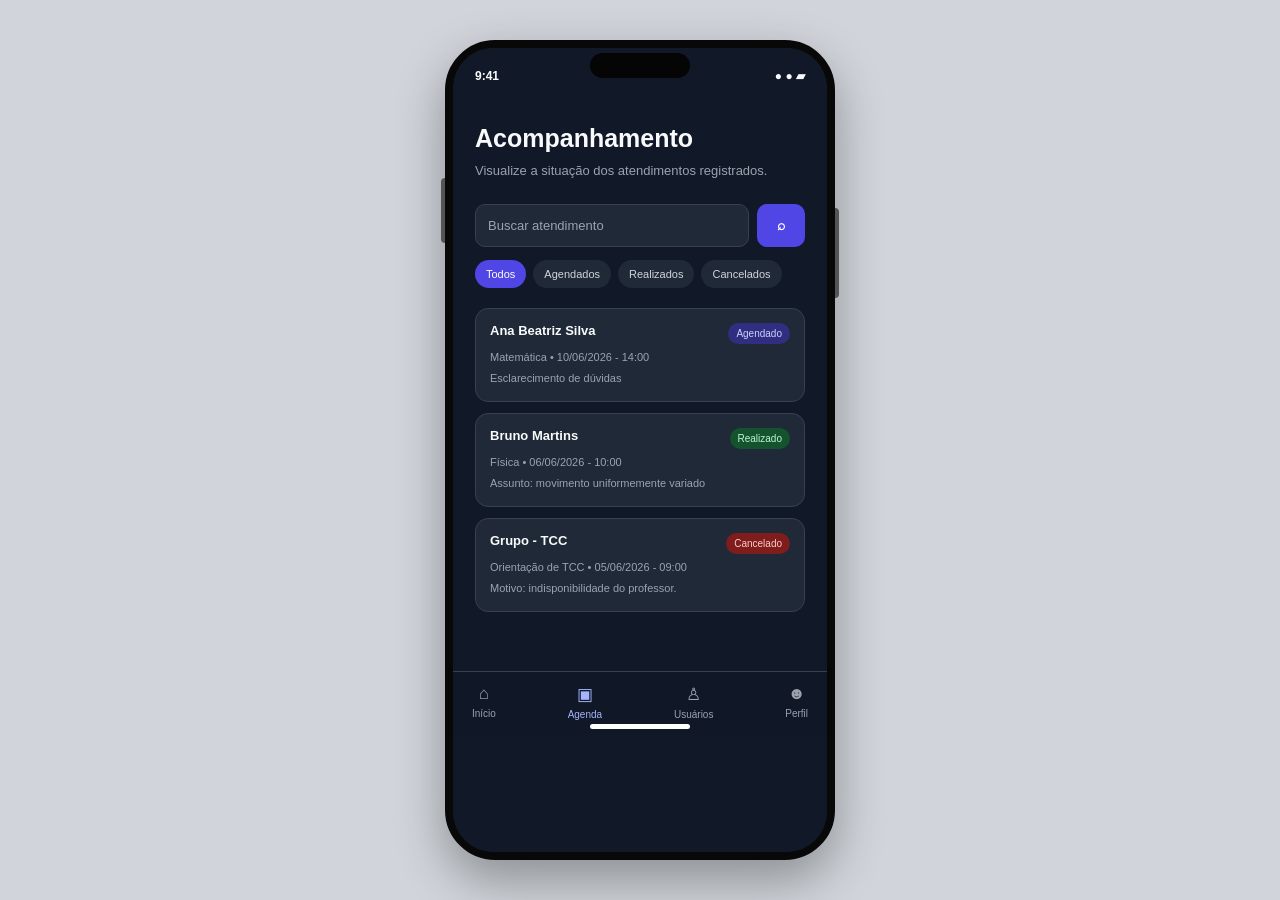
==== Aplicativo/acompanhamento.html @ 473f2ca9 "Commit initial" ====
<!doctype html>
<html lang="pt-BR">
  <head>
    <meta charset="UTF-8" />
    <meta name="viewport" content="width=device-width, initial-scale=1.0" />
    <title>Acompanhamento</title>
    <link rel="stylesheet" href="style.css" />
  </head>
  <body>
    <div class="phone">
      <div class="side-button left"></div>
      <div class="side-button right"></div>
      <div class="screen">
        <div class="status-bar">
          <span>9:41</span>
          <div class="notch"></div>
          <span>● ● ▰</span>
        </div>
        <main class="page-container">
          <header class="page-header">
            <h1>Acompanhamento</h1>
            <p class="subtitle">
              Visualize a situação dos atendimentos registrados.
            </p>
          </header>
          <div class="search-row">
            <input type="search" placeholder="Buscar atendimento" /><button>
              ⌕
            </button>
          </div>
          <div class="tabs">
            <span class="tab active">Todos</span
            ><span class="tab">Agendados</span
            ><span class="tab">Realizados</span
            ><span class="tab">Cancelados</span>
          </div>
          <div class="card">
            <div class="card-top">
              <strong>Ana Beatriz Silva</strong
              ><span class="badge">Agendado</span>
            </div>
            <p>Matemática • 10/06/2026 - 14:00</p>
            <p>Esclarecimento de dúvidas</p>
          </div>
          <div class="card">
            <div class="card-top">
              <strong>Bruno Martins</strong
              ><span class="badge green">Realizado</span>
            </div>
            <p>Física • 06/06/2026 - 10:00</p>
            <p>Assunto: movimento uniformemente variado</p>
          </div>
          <div class="card">
            <div class="card-top">
              <strong>Grupo - TCC</strong
              ><span class="badge red">Cancelado</span>
            </div>
            <p>Orientação de TCC • 05/06/2026 - 09:00</p>
            <p>Motivo: indisponibilidade do professor.</p>
          </div>
        </main>
        <nav class="bottom-nav">
          <a class="" href="inicio_professor.html"><span>⌂</span>Início</a
          ><a class="active" href="consulta_atendimentos.html"
            ><span>▣</span>Agenda</a
          ><a class="" href="consulta_usuarios.html"><span>♙</span>Usuários</a
          ><a class="" href="cadastro_usuario.html"><span>☻</span>Perfil</a>
        </nav>
        <div class="home-indicator"></div>
      </div>
    </div>
  </body>
</html>
---- Aplicativo/style.css ----
* {
  margin: 0;
  padding: 0;
  box-sizing: border-box;
}
:root {
  --bg: #111827;
  --surface: #1f2937;
  --surface2: #273449;
  --border: #374151;
  --text: #f9fafb;
  --muted: #9ca3af;
  --primary: #4f46e5;
  --hover: #4338ca;
  --accent: #818cf8;
  --danger: #ef4444;
}
body {
  min-height: 100vh;
  background: #d1d5db;
  display: flex;
  align-items: center;
  justify-content: center;
  font-family: Arial, sans-serif;
  padding: 30px;
  color: var(--text);
}
.phone {
  width: 390px;
  height: 820px;
  background: #080808;
  border: 8px solid #080808;
  border-radius: 50px;
  position: relative;
  box-shadow:
    0 20px 50px #0005,
    inset 0 0 0 2px #444;
}
.screen {
  width: 100%;
  height: 100%;
  background: var(--bg);
  border-radius: 40px;
  overflow-y: auto;
  overflow-x: hidden;
  position: relative;
  scrollbar-width: none;
}
.screen::-webkit-scrollbar {
  display: none;
}
.side-button {
  position: absolute;
  width: 4px;
  background: #555;
  z-index: 5;
}
.side-button.left {
  left: -12px;
  top: 130px;
  height: 65px;
  border-radius: 5px 0 0 5px;
}
.side-button.right {
  right: -12px;
  top: 160px;
  height: 90px;
  border-radius: 0 5px 5px 0;
}
.status-bar {
  height: 55px;
  padding: 15px 22px;
  display: flex;
  justify-content: space-between;
  align-items: center;
  font-size: 12px;
  font-weight: bold;
  position: relative;
}
.notch {
  position: absolute;
  width: 100px;
  height: 25px;
  background: #050505;
  border-radius: 20px;
  top: 5px;
  left: 50%;
  transform: translateX(-50%);
}
.page-container {
  padding: 20px 22px 28px;
}
.page-header {
  margin-bottom: 23px;
}
.back-link {
  display: inline-block;
  color: var(--accent);
  margin-bottom: 18px;
  font-size: 13px;
}
h1 {
  font-size: 25px;
  line-height: 1.2;
  margin-bottom: 8px;
}
h2 {
  font-size: 17px;
  margin: 22px 0 12px;
}
h3 {
  font-size: 14px;
  margin-bottom: 7px;
}
.subtitle {
  color: var(--muted);
  font-size: 13px;
  line-height: 1.5;
}
.logo {
  width: 58px;
  height: 58px;
  background: var(--primary);
  border-radius: 18px;
  display: flex;
  align-items: center;
  justify-content: center;
  font-size: 29px;
  margin-bottom: 25px;
}
.form {
  display: flex;
  flex-direction: column;
  gap: 15px;
}
.input-group {
  display: flex;
  flex-direction: column;
  gap: 7px;
}
.input-group label,
.field-label {
  font-size: 12px;
  color: #e5e7eb;
  font-weight: 600;
}
input,
select,
textarea {
  width: 100%;
  padding: 13px 12px;
  background: var(--surface);
  border: 1px solid var(--border);
  border-radius: 10px;
  color: var(--text);
  font: 13px Arial;
  outline: none;
}
input::placeholder,
textarea::placeholder {
  color: #9ca3af;
}
input:focus,
select:focus,
textarea:focus {
  border-color: var(--accent);
}
textarea {
  min-height: 82px;
  resize: vertical;
}
.radio-row,
.check-row {
  display: flex;
  flex-wrap: wrap;
  gap: 13px;
  font-size: 12px;
  color: #d1d5db;
}
.radio-row label,
.check-row label {
  display: flex;
  align-items: center;
  gap: 6px;
}
.radio-row input,
.check-row input {
  width: auto;
  accent-color: var(--primary);
}
button,
.button {
  display: inline-flex;
  justify-content: center;
  align-items: center;
  gap: 7px;
  width: 100%;
  padding: 14px;
  background: var(--primary);
  color: white;
  border: 0;
  border-radius: 10px;
  font-size: 14px;
  font-weight: bold;
  text-decoration: none;
  cursor: pointer;
}
button:hover,
.button:hover {
  background: var(--hover);
}
.secondary {
  background: var(--surface2) !important;
  border: 1px solid var(--border);
}
.danger {
  background: var(--danger) !important;
}
.outline {
  background: transparent !important;
  border: 1px solid var(--primary);
  color: #c7d2fe;
}
.small {
  width: auto;
  padding: 8px 11px;
  font-size: 11px;
}
.button-row {
  display: flex;
  gap: 9px;
}
.button-row > * {
  flex: 1;
}
a {
  color: var(--accent);
  text-decoration: none;
}
.text-link {
  font-size: 12px;
  text-align: center;
}
.card {
  background: var(--surface);
  border: 1px solid var(--border);
  border-radius: 13px;
  padding: 14px;
  margin-bottom: 11px;
}
.card-top {
  display: flex;
  justify-content: space-between;
  align-items: flex-start;
  gap: 10px;
}
.card p {
  color: var(--muted);
  font-size: 11px;
  line-height: 1.5;
  margin-top: 5px;
}
.card strong {
  font-size: 13px;
}
.badge {
  display: inline-block;
  padding: 5px 8px;
  border-radius: 20px;
  background: #312e81;
  color: #c7d2fe;
  font-size: 10px;
  white-space: nowrap;
}
.green {
  background: #14532d;
  color: #bbf7d0;
}
.yellow {
  background: #78350f;
  color: #fde68a;
}
.red {
  background: #7f1d1d;
  color: #fecaca;
}
.search-row {
  display: flex;
  gap: 8px;
  margin-bottom: 13px;
}
.search-row input {
  flex: 1;
  min-width: 0;
}
.search-row button {
  width: 48px;
  flex: 0 0 48px;
  padding: 10px;
}
.tabs {
  display: flex;
  gap: 7px;
  overflow-x: auto;
  margin-bottom: 17px;
  padding-bottom: 3px;
}
.tab {
  padding: 8px 11px;
  border-radius: 20px;
  background: var(--surface);
  color: #d1d5db;
  font-size: 11px;
  white-space: nowrap;
}
.tab.active {
  background: var(--primary);
  color: white;
}
.info-box {
  padding: 12px;
  background: #312e81;
  border: 1px solid #4338ca;
  border-radius: 10px;
  color: #e0e7ff;
  font-size: 11px;
  line-height: 1.5;
  margin-bottom: 16px;
}
.warning-box {
  background: #422006;
  border-color: #92400e;
  color: #fde68a;
}
.stat-grid {
  display: grid;
  grid-template-columns: 1fr 1fr;
  gap: 10px;
}
.stat {
  background: var(--surface);
  border: 1px solid var(--border);
  padding: 13px;
  border-radius: 12px;
}
.stat strong {
  display: block;
  font-size: 22px;
  margin-bottom: 4px;
}
.stat span {
  color: var(--muted);
  font-size: 10px;
}
.bottom-nav {
  position: sticky;
  bottom: 0;
  display: flex;
  justify-content: space-around;
  padding: 12px 5px 15px;
  background: #111827f7;
  border-top: 1px solid var(--border);
  margin: 20px -22px -28px;
}
.bottom-nav a {
  color: var(--muted);
  font-size: 10px;
  text-align: center;
}
.bottom-nav a.active {
  color: #a5b4fc;
}
.bottom-nav span {
  display: block;
  font-size: 17px;
  margin-bottom: 4px;
}
.home-indicator {
  position: sticky;
  bottom: 7px;
  width: 100px;
  height: 5px;
  background: white;
  border-radius: 10px;
  margin: 17px auto 7px;
}
@media (max-width: 430px) {
  body {
    padding: 0;
    background: var(--bg);
  }
  .phone {
    width: 100%;
    height: 100vh;
    border: 0;
    border-radius: 0;
    box-shadow: none;
  }
  .screen {
    border-radius: 0;
  }
  .side-button,
  .notch {
    display: none;
  }
}
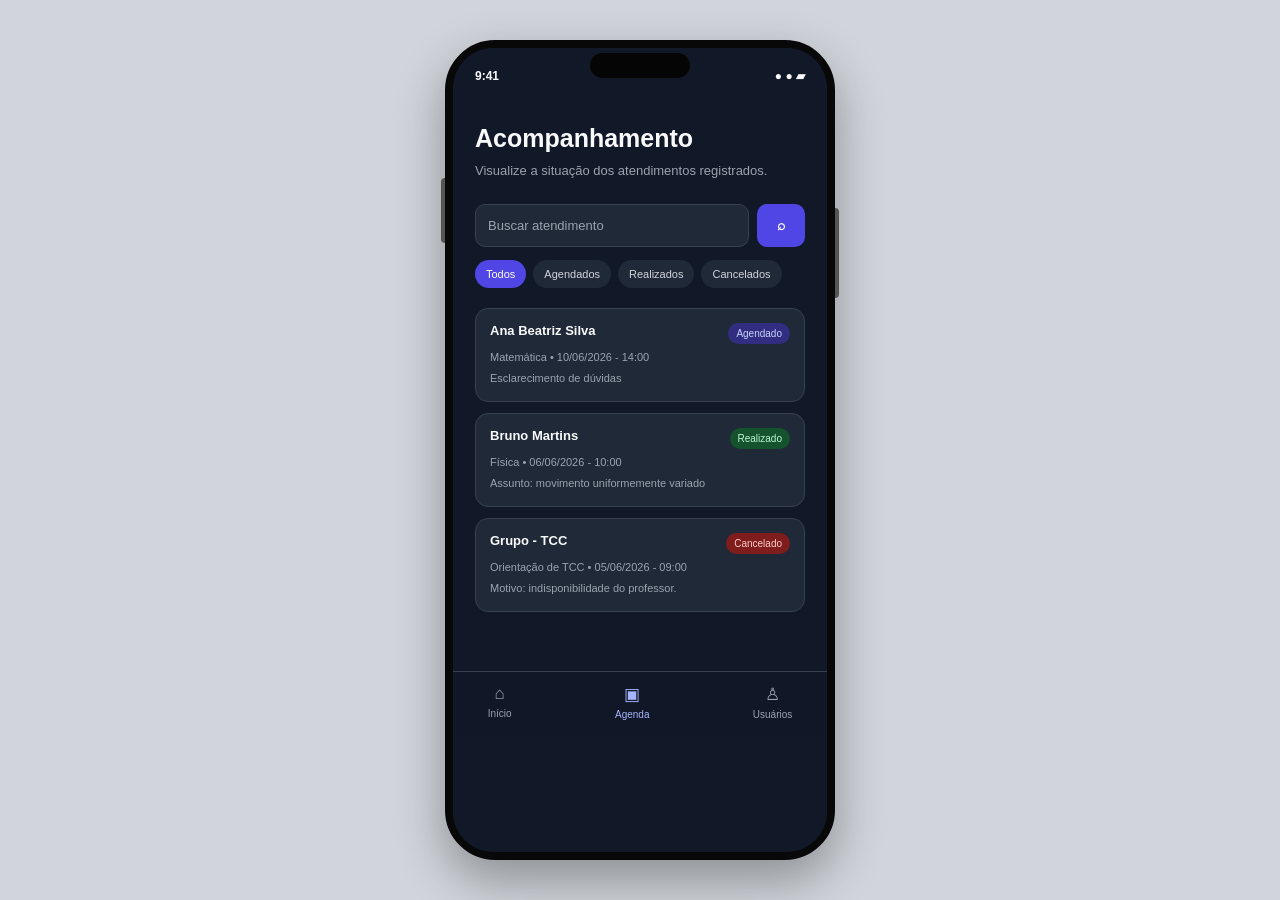
==== commit b9e06b24: "Melhorando funcionalidades" ====
--- a/Aplicativo/acompanhamento.html
+++ b/Aplicativo/acompanhamento.html
@@ -63,10 +63,8 @@
           <a class="" href="inicio_professor.html"><span>⌂</span>Início</a
           ><a class="active" href="consulta_atendimentos.html"
             ><span>▣</span>Agenda</a
-          ><a class="" href="consulta_usuarios.html"><span>♙</span>Usuários</a
-          ><a class="" href="cadastro_usuario.html"><span>☻</span>Perfil</a>
+          ><a class="" href="consulta_usuarios.html"><span>♙</span>Usuários</a>
         </nav>
-        <div class="home-indicator"></div>
       </div>
     </div>
   </body>
--- a/Aplicativo/style.css
+++ b/Aplicativo/style.css
@@ -375,15 +375,7 @@
   font-size: 17px;
   margin-bottom: 4px;
 }
-.home-indicator {
-  position: sticky;
-  bottom: 7px;
-  width: 100px;
-  height: 5px;
-  background: white;
-  border-radius: 10px;
-  margin: 17px auto 7px;
-}
+
 @media (max-width: 430px) {
   body {
     padding: 0;
